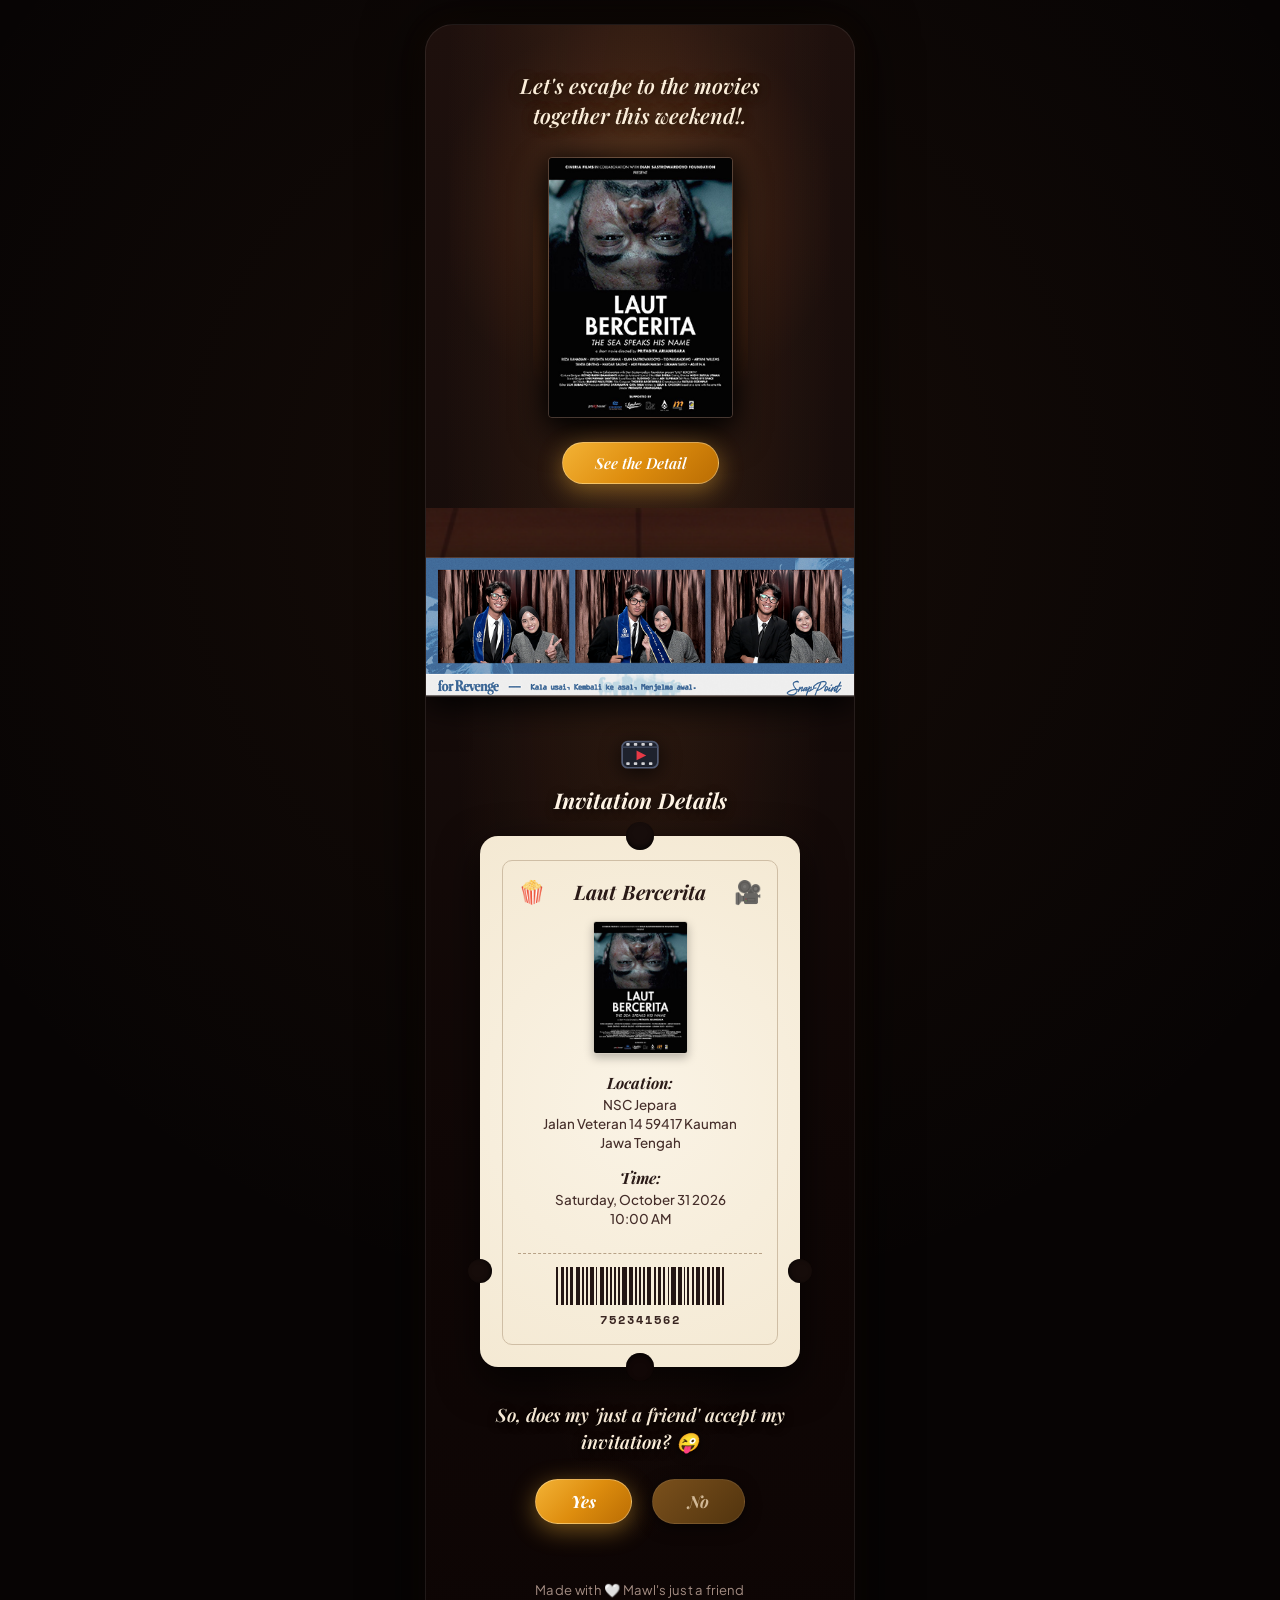
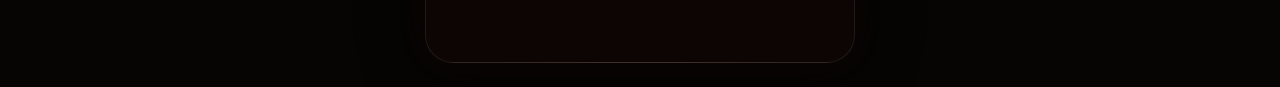
==== index.html @ 69e8b97a "publish for uuu" ====
<!DOCTYPE html>
<html lang="id">

<head>
  <meta charset="UTF-8">
  <meta name="viewport" content="width=device-width, initial-scale=1.0, viewport-fit=cover">
  <title>Mawvie</title>
  <link rel="icon" href="data:image/svg+xml,<svg xmlns=%22http://www.w3.org/2000/svg%22 viewBox=%220 0 100 100%22><text y=%22.9em%22 font-size=%2290%22>🎬</text></svg>">

  <!-- SEO & Social Meta -->
  <meta name="description"
    content="Let's escape to the movies together this weekend! Undangan spesial nonton film Laut Bercerita di bioskop NSC Jepara.">
  <meta property="og:title" content="Mawvie">
  <meta property="og:description" content="So, does my 'just a friend' accept my invitation? 😜">
  <meta property="og:image" content="assets/poster.png">

  <!-- Google Fonts: Playfair Display (Italic & Bold for exact match), Plus Jakarta Sans, Cinzel, Space Mono -->
  <link rel="preconnect" href="https://fonts.googleapis.com">
  <link rel="preconnect" href="https://fonts.gstatic.com" crossorigin>
  <link
    href="https://fonts.googleapis.com/css2?family=Playfair+Display:ital,wght@0,400;0,600;0,700;1,400;1,600;1,700&family=Plus+Jakarta+Sans:wght@300;400;500;600;700&family=Cinzel:wght@600;700;800&family=Space+Mono:wght@400;700&display=swap"
    rel="stylesheet">

  <link rel="stylesheet" href="styles.css?v=6.0">
</head>

<body>
  <!-- Background Audio: Bee Gees - How Deep Is Your Love (Autoplay, Loop, No UI Buttons) -->
  <audio id="bgMusic" src="assets/how_deep_is_your_love.mp3" preload="auto" loop playsinline></audio>

  <!-- Confetti Canvas for Celebration -->
  <canvas id="confettiCanvas"></canvas>

  <!-- Desktop Ambient Stage Background Wrapper -->
  <div class="theater-outer-wrapper">

    <!-- Mobile-First Main Application Frame -->
    <main class="mobile-app-container" id="mobileApp">

      <!-- ====================================================================
           1. THEATER CURTAIN OVERLAY (Initial state: Closed, opens left & right)
           ==================================================================== -->
      <div class="curtain-experience-overlay" id="curtainOverlay">
        <!-- Top Proscenium Valance Arch -->
        <div class="curtain-top-valance">
          <img src="assets/curtain_valance.png" alt="Curtain Valance" class="valance-img">
        </div>

        <!-- Left Velvet Curtain Panel -->
        <div class="curtain-curtain-panel curtain-panel-left" id="curtainLeftPanel">
          <img src="assets/curtain_left.png" alt="Tirai Kiri" class="curtain-panel-img">
        </div>

        <!-- Right Velvet Curtain Panel -->
        <div class="curtain-curtain-panel curtain-panel-right" id="curtainRightPanel">
          <img src="assets/curtain_right.png" alt="Tirai Kanan" class="curtain-panel-img">
        </div>

        <!-- Bottom Stage Wood Floor of Curtain -->
        <div class="curtain-bottom-floor">
          <img src="assets/stage_wood_floor.png" alt="Stage Floor" class="floor-img">
        </div>

      </div>

      <!-- ====================================================================
           2. DETAIL PAGE (Revealed after curtain opening, stage background)
           ==================================================================== -->
      <div class="stage-page-content" id="stageContent">

        <!-- Stage Spotlight Halo Glow -->
        <div class="stage-spotlight-halo"></div>

        <!-- HERO SECTION -->
        <section class="stage-hero-section" id="heroSection">
          <!-- Header Title -->
          <h1 class="hero-quote-title" id="heroTitle">
            Let's escape to the movies together this weekend!.
          </h1>

          <!-- Zoom-in Movie Poster -->
          <div class="hero-poster-wrapper" id="heroPosterWrapper">
            <div class="poster-spotlight-beam"></div>
            <img src="assets/poster.png" alt="Poster Film Laut Bercerita" class="hero-poster-img" id="heroPosterImg">
          </div>

          <!-- See the Detail Action Button -->
          <div class="hero-action-box">
            <button class="btn-see-detail" id="btnSeeDetail" type="button">
              See the Detail
            </button>
          </div>
        </section>

        <!-- STAGE FLOOR & PHOTOSTRIP JUNCTION -->
        <!-- Photostrip situated on top of the boundary between the floor background and plain website background -->
        <div class="stage-floor-junction-area" id="photostripSection">
          <div class="stage-floor-wood-band">
            <img src="assets/stage_wood_floor.png" alt="Stage Wood Floor" class="perspective-floor-img">
          </div>
          <div class="photostrip-bridge-container">
            <div class="photostrip-frame">
              <img src="assets/photostrip.png" alt="Photo Booth Strip - SnapPoint for Revenge" class="photostrip-img">
            </div>
          </div>
        </div>

        <!-- INVITATION DETAILS SECTION -->
        <section class="stage-details-section" id="invitationDetailsSection">
          <!-- Film Reel / Clapperboard Icon Badge -->
          <div class="film-icon-badge" aria-hidden="true">
            <svg class="film-svg-icon" viewBox="0 0 64 64" fill="none" xmlns="http://www.w3.org/2000/svg">
              <rect x="6" y="14" width="52" height="38" rx="8" fill="#1e222d" stroke="#525c74" stroke-width="2.5" />
              <path d="M 6 22 L 58 22" stroke="#434d63" stroke-width="2" />
              <!-- Film perforations top -->
              <rect x="12" y="16" width="5" height="4" rx="1" fill="#fff" opacity="0.8" />
              <rect x="23" y="16" width="5" height="4" rx="1" fill="#fff" opacity="0.8" />
              <rect x="34" y="16" width="5" height="4" rx="1" fill="#fff" opacity="0.8" />
              <rect x="45" y="16" width="5" height="4" rx="1" fill="#fff" opacity="0.8" />
              <!-- Film perforations bottom -->
              <rect x="12" y="44" width="5" height="4" rx="1" fill="#fff" opacity="0.8" />
              <rect x="23" y="44" width="5" height="4" rx="1" fill="#fff" opacity="0.8" />
              <rect x="34" y="44" width="5" height="4" rx="1" fill="#fff" opacity="0.8" />
              <rect x="45" y="44" width="5" height="4" rx="1" fill="#fff" opacity="0.8" />
              <!-- Red Play Button in Center -->
              <polygon points="27,27 27,41 41,34" fill="#e63946" />
            </svg>
          </div>

          <h2 class="invitation-heading">Invitation Details</h2>

          <!-- VINTAGE PERFORATED MOVIE TICKET -->
          <div class="vintage-movie-ticket" id="vintageTicket">
            <!-- Cutout notches on top and bottom -->
            <div class="ticket-cutout-top"></div>
            <div class="ticket-cutout-bottom"></div>

            <!-- Perforation side notches -->
            <div class="ticket-notch-left"></div>
            <div class="ticket-notch-right"></div>

            <div class="ticket-inner-card">
              <!-- Ticket Header Row -->
              <div class="ticket-header-row">
                <span class="ticket-stamp-icon" title="Popcorn">🍿</span>
                <h3 class="ticket-film-title">Laut Bercerita</h3>
                <span class="ticket-stamp-icon" title="Projector">🎥</span>
              </div>

              <!-- Ticket Poster Thumbnail -->
              <div class="ticket-poster-box">
                <img src="assets/poster.png" alt="Laut Bercerita Thumbnail" class="ticket-poster-thumb">
              </div>

              <!-- Ticket Meta Details -->
              <div class="ticket-meta-block">
                <div class="ticket-meta-label">Location:</div>
                <div class="ticket-meta-value location-text" id="dispLocation">
                  NSC Jepara<br>
                  Jalan Veteran 14 59417 Kauman<br>
                  Jawa Tengah
                </div>
              </div>

              <div class="ticket-meta-block">
                <div class="ticket-meta-label">Time:</div>
                <div class="ticket-meta-value time-text" id="dispTime">
                  Saturday, October 31 2026<br>
                  10:00 AM
                </div>
              </div>

              <!-- Dashed Perforation Line -->
              <div class="ticket-perforated-divide">
                <div class="perforation-dash-line"></div>
              </div>

              <!-- Barcode & Code Number -->
              <div class="ticket-barcode-wrap">
                <div class="barcode-graphic" aria-hidden="true">
                  <span></span><span></span><span></span><span></span><span></span>
                  <span></span><span></span><span></span><span></span><span></span>
                  <span></span><span></span><span></span><span></span><span></span>
                  <span></span><span></span><span></span><span></span><span></span>
                  <span></span><span></span><span></span><span></span><span></span>
                  <span></span><span></span><span></span><span></span><span></span>
                  <span></span><span></span><span></span><span></span><span></span>
                </div>
                <div class="barcode-serial" id="dispBarcode">752341562</div>
              </div>
            </div>
          </div>
        </section>

        <!-- RSVP DECISION QUESTION SECTION -->
        <section class="stage-rsvp-section" id="rsvpSection">
          <h3 class="rsvp-prompt-text" id="rsvpPromptText">
            So, does my 'just a friend' accept my invitation? 😜
          </h3>

          <div class="rsvp-buttons-row">
            <button class="btn-choice btn-choice-yes" id="btnYes" type="button" onclick="showThankYouPage()">
              Yes
            </button>
            <button class="btn-choice btn-choice-no" id="btnNo" type="button">
              No
            </button>
          </div>
        </section>

        <!-- FOOTER -->
        <footer class="stage-page-footer">
          <p class="footer-credit" id="footerCredit">
            Made with 🤍 Mawl's Just Friend
          </p>
        </footer>

      </div>

      <!-- ====================================================================
           3. THANK YOU PAGE (Displayed when 'Yes' is clicked)
           ==================================================================== -->
      <section class="thank-you-page-view" id="thankYouPage" aria-hidden="true" style="display: none;">
        <div class="thank-you-content">
          <h2 class="thank-you-title" id="thankYouTitle">Thank You Mawl!</h2>

          <div class="thank-you-cat-frame">
            <img src="assets/cat_for_you.png" alt="Cat holding flowers - THIS IS FOR YOU" class="thank-you-cat-img">
          </div>

          <div class="thank-you-actions">
            <button class="btn-thank-you-back" id="btnThankYouBack" type="button" onclick="hideThankYouPage()">
              Back
            </button>
          </div>
        </div>

        <!-- Bottom Stage Wood Floor -->
        <div class="thank-you-stage-floor">
          <img src="assets/stage_wood_floor.png" alt="Stage Wood Floor" class="thank-you-floor-img">
        </div>
      </section>
    </main>
  </div>

  <script src="app.js?v=6.0"></script>
</body>

</html>
---- styles.css ----
/* ==========================================================================
   LAUT BERCERITA - MOBILE-FIRST THEATER STAGE EXPERIENCE
   Curtain Opening Animation & Interactive Invitation
   ========================================================================== */

:root {
  /* Warm Theatrical Stage Palette */
  --stage-dark-bg: #140b09;
  --stage-vignette: #090403;
  --stage-warm-glow: rgba(225, 150, 75, 0.22);
  --curtain-red: #8f0d23;
  --curtain-valance-dark: #660515;

  /* Typography Colors */
  --text-ivory: #fff4e5;
  --text-champagne: #faedd9;
  --text-gold: #f4b436;
  --text-muted: #a38c82;
  --text-ticket-dark: #2a1a17;
  --text-ticket-sub: #452e2a;

  /* Gold Gradients */
  --gold-btn-grad: linear-gradient(135deg, #f3b235 0%, #de8d0e 50%, #ba6d03 100%);
  --gold-btn-shadow: 0 6px 25px rgba(243, 178, 53, 0.45);
  --no-btn-grad: linear-gradient(135deg, #7a501c 0%, #52340e 100%);
  --no-btn-shadow: 0 4px 15px rgba(0, 0, 0, 0.5);

  /* Ticket Colors */
  --ticket-paper: #f6eedb;
  --ticket-paper-shadow: 0 14px 40px rgba(0, 0, 0, 0.7);
  --ticket-border: #cfbea5;
  --ticket-dash: #b8a287;

  /* Fonts */
  --font-serif: 'Playfair Display', Georgia, serif;
  --font-sans: 'Plus Jakarta Sans', -apple-system, BlinkMacSystemFont, sans-serif;
  --font-display: 'Cinzel', serif;
  --font-mono: 'Space Mono', monospace;

  /* Dimensions */
  --mobile-max-width: 430px;
}

*, *::before, *::after {
  box-sizing: border-box;
  margin: 0;
  padding: 0;
  -webkit-tap-highlight-color: transparent;
}

html {
  font-size: 16px;
  background-color: #080404;
  color: var(--text-ivory);
  font-family: var(--font-sans);
  scroll-behavior: smooth;
  overflow-x: hidden;
  overflow-y: auto;
  min-height: 100%;
  touch-action: pan-y;
  -webkit-overflow-scrolling: touch;
}

body {
  min-height: 100%;
  min-height: 100dvh;
  position: relative;
  overflow-x: hidden;
  overflow-y: auto;
  background: radial-gradient(circle at 50% 15%, #1f0f0c 0%, #080404 85%);
  touch-action: pan-y;
  -webkit-overflow-scrolling: touch;
}

/* Confetti Canvas */
#confettiCanvas {
  position: fixed;
  inset: 0;
  width: 100vw;
  height: 100vh;
  pointer-events: none;
  z-index: 999;
}

/* ==========================================================================
   OUTER BACKDROP & MOBILE-FIRST CONTAINER
   ========================================================================== */

.theater-outer-wrapper {
  min-height: 100vh;
  min-height: 100dvh;
  display: flex;
  justify-content: center;
  align-items: flex-start;
  background: 
    radial-gradient(circle at 50% 30%, rgba(200, 110, 50, 0.08) 0%, transparent 60%),
    #070404;
  padding: 0;
  width: 100%;
  overflow-x: hidden;
  touch-action: pan-y;
  -webkit-overflow-scrolling: touch;
}

/* On Desktop: Sleek centered phone viewport. On Mobile: Native 100% full screen */
.mobile-app-container {
  width: 100%;
  max-width: var(--mobile-max-width);
  min-height: 100vh;
  min-height: 100dvh;
  position: relative;
  background: 
    radial-gradient(ellipse at 50% 18%, rgba(200, 120, 60, 0.16) 0%, transparent 65%),
    linear-gradient(180deg, #1e100d 0%, #160c0a 35%, #100706 70%, #0d0504 100%);
  box-shadow: 
    0 0 60px rgba(0, 0, 0, 0.95),
    0 0 30px rgba(220, 120, 40, 0.08);
  overflow-x: hidden;
  overflow-y: visible;
  display: flex;
  flex-direction: column;
  touch-action: pan-y;
  -webkit-overflow-scrolling: touch;
}

@media (min-width: 480px) {
  .theater-outer-wrapper {
    padding: 1.5rem 0;
  }
  .mobile-app-container {
    border-radius: 28px;
    border: 1px solid rgba(255, 255, 255, 0.08);
    min-height: calc(100vh - 3rem);
  }
}



/* ==========================================================================
   1. THEATER CURTAIN OVERLAY (START CLOSED, OPENS LEFT & RIGHT)
   ========================================================================== */

.curtain-experience-overlay {
  position: absolute;
  inset: 0;
  width: 100%;
  height: 100%;
  z-index: 50;
  overflow: hidden;
  background-color: #0e0605;
  cursor: pointer;
  transition: visibility 0s 1.8s, opacity 0.5s 1.5s;
}

/* Top Valance Arch */
.curtain-top-valance {
  position: absolute;
  top: 0;
  left: 0;
  right: 0;
  width: 100%;
  z-index: 20;
  pointer-events: none;
  filter: drop-shadow(0 8px 16px rgba(0, 0, 0, 0.7));
}
.curtain-top-valance .valance-img {
  width: 100%;
  display: block;
  height: auto;
}

/* Curtain Panels (Left & Right) */
.curtain-curtain-panel {
  position: absolute;
  top: 0;
  bottom: 0;
  height: 100%;
  width: 52%;
  z-index: 10;
  overflow: hidden;
  will-change: transform;
}

.curtain-panel-left {
  left: 0;
  transform-origin: left top;
  box-shadow: 12px 0 30px rgba(0, 0, 0, 0.7);
  transition: transform 1.7s cubic-bezier(0.22, 1, 0.36, 1);
}

.curtain-panel-right {
  right: 0;
  transform-origin: right top;
  box-shadow: -12px 0 30px rgba(0, 0, 0, 0.7);
  transition: transform 1.7s cubic-bezier(0.22, 1, 0.36, 1);
}

.curtain-panel-img {
  width: 100%;
  height: 100%;
  object-fit: fill;
  display: block;
}

/* Bottom Wood Floor on Curtain */
.curtain-bottom-floor {
  position: absolute;
  bottom: 0;
  left: 0;
  right: 0;
  width: 100%;
  z-index: 15;
  pointer-events: none;
  transition: transform 1.5s ease-out, opacity 1.2s ease-out;
}
.curtain-bottom-floor .floor-img {
  width: 100%;
  display: block;
  height: 55px;
  object-fit: cover;
}

/* ==========================================================================
   CURTAIN OPENED STATE (Animated Left and Right)
   ========================================================================== */

.curtain-experience-overlay.curtain-opened {
  pointer-events: none;
  opacity: 0;
  visibility: hidden;
}

.curtain-experience-overlay.curtain-opened .curtain-panel-left {
  transform: translateX(-102%) scaleX(0.25);
}

.curtain-experience-overlay.curtain-opened .curtain-panel-right {
  transform: translateX(102%) scaleX(0.25);
}

.curtain-experience-overlay.curtain-opened .curtain-bottom-floor {
  transform: translateY(40px);
  opacity: 0;
}

/* ==========================================================================
   2. STAGE DETAIL PAGE (Background is a Theater Stage)
   ========================================================================== */

.stage-page-content {
  position: relative;
  width: 100%;
  display: flex;
  flex-direction: column;
  padding-bottom: 2.5rem;
  z-index: 10;
}

/* Stage Spotlight Halo radiating from above */
.stage-spotlight-halo {
  position: absolute;
  top: 0;
  left: 50%;
  transform: translateX(-50%);
  width: 380px;
  height: 380px;
  background: radial-gradient(circle, rgba(235, 160, 85, 0.22) 0%, rgba(180, 90, 40, 0.08) 50%, transparent 75%);
  pointer-events: none;
  z-index: 1;
}

/* ==========================================================================
   HERO SECTION: HEADER TITLE & ZOOM-IN POSTER
   ========================================================================== */

.stage-hero-section {
  position: relative;
  width: 100%;
  display: flex;
  flex-direction: column;
  align-items: center;
  padding: 2.8rem 1.4rem 0 1.4rem;
  text-align: center;
  z-index: 2;
}

/* Header Quote Title */
.hero-quote-title {
  font-family: var(--font-serif);
  font-style: italic;
  font-weight: 600;
  font-size: 1.32rem;
  line-height: 1.45;
  color: var(--text-champagne);
  text-shadow: 0 2px 12px rgba(0, 0, 0, 0.8), 0 0 20px rgba(243, 178, 53, 0.2);
  margin-bottom: 1.6rem;
  max-width: 320px;
  opacity: 0;
  transform: translateY(-16px);
  transition: opacity 1.2s cubic-bezier(0.16, 1, 0.3, 1), transform 1.2s cubic-bezier(0.16, 1, 0.3, 1);
}

/* Poster Container with Dramatic Zoom In */
.hero-poster-wrapper {
  position: relative;
  width: 185px;
  border-radius: 6px;
  overflow: visible;
  margin-bottom: 1.5rem;
  opacity: 0;
  transform: scale(0.65) translateY(20px);
  filter: blur(5px);
  transition: 
    opacity 1.5s cubic-bezier(0.16, 1, 0.3, 1) 0.15s,
    transform 1.5s cubic-bezier(0.16, 1, 0.3, 1) 0.15s,
    filter 1.2s ease-out 0.15s;
}

.poster-spotlight-beam {
  position: absolute;
  inset: -15px;
  background: radial-gradient(circle, rgba(243, 178, 53, 0.28) 0%, rgba(200, 100, 40, 0.1) 60%, transparent 80%);
  border-radius: 14px;
  z-index: 0;
  pointer-events: none;
}

.hero-poster-img {
  position: relative;
  width: 100%;
  height: auto;
  display: block;
  border-radius: 4px;
  box-shadow: 
    0 15px 35px rgba(0, 0, 0, 0.9),
    0 0 20px rgba(0, 0, 0, 0.6);
  border: 1px solid rgba(255, 255, 255, 0.14);
  z-index: 1;
}

/* Hero Action Button: See the Detail */
.hero-action-box {
  margin-bottom: 1.5rem;
  opacity: 0;
  transform: translateY(14px);
  transition: opacity 1s cubic-bezier(0.16, 1, 0.3, 1) 0.4s, transform 1s cubic-bezier(0.16, 1, 0.3, 1) 0.4s;
  z-index: 5;
}

.btn-see-detail {
  background: var(--gold-btn-grad);
  border: 1px solid rgba(255, 240, 200, 0.4);
  color: #fff;
  font-family: var(--font-serif);
  font-style: italic;
  font-weight: 600;
  font-size: 0.95rem;
  padding: 0.65rem 2rem;
  border-radius: 999px;
  cursor: pointer;
  box-shadow: var(--gold-btn-shadow);
  transition: all 0.3s ease;
  display: inline-block;
  text-decoration: none;
}

.btn-see-detail:hover, .btn-see-detail:active {
  transform: scale(1.05);
  box-shadow: 0 8px 30px rgba(243, 178, 53, 0.6);
}

/* ==========================================================================
   STAGE CONTENT ACTIVATED (When curtain is opened)
   ========================================================================== */

.stage-active .hero-quote-title {
  opacity: 1;
  transform: translateY(0);
}

.stage-active .hero-poster-wrapper {
  opacity: 1;
  transform: scale(1) translateY(0);
  filter: blur(0);
}

.stage-active .hero-action-box {
  opacity: 1;
  transform: translateY(0);
}

/* ==========================================================================
   STAGE FLOOR & PHOTOSTRIP JUNCTION
   Photostrip sits right between the wood floor background and the plain background
   ========================================================================== */

.stage-floor-junction-area {
  position: relative;
  width: 100%;
  margin-top: 0;
  margin-bottom: 2.2rem;
}

.stage-floor-wood-band {
  width: 100%;
  height: 95px;
  position: relative;
  overflow: hidden;
  box-shadow: inset 0 8px 16px rgba(0, 0, 0, 0.85);
}

.stage-floor-wood-band .perspective-floor-img {
  width: 100%;
  height: 100%;
  object-fit: cover;
  display: block;
}

/* Photostrip bridges between the wood floor above and the plain background below, extending edge-to-edge */
.photostrip-bridge-container {
  width: 100%;
  padding: 0;
  margin-top: -46px; /* Sits right on the boundary between floor and plain background */
  position: relative;
  z-index: 5;
  display: flex;
  justify-content: center;
}

.photostrip-frame {
  width: 100%;
  max-width: 100%;
  border-radius: 0;
  overflow: hidden;
  box-shadow: 0 10px 30px rgba(0, 0, 0, 0.9);
  border-top: 1px solid rgba(255, 255, 255, 0.12);
  border-bottom: 1px solid rgba(255, 255, 255, 0.12);
  border-left: none;
  border-right: none;
  transition: transform 0.3s ease;
}

.photostrip-frame:hover {
  transform: scale(1.01);
}

.photostrip-img {
  width: 100%;
  height: auto;
  display: block;
}

/* ==========================================================================
   INVITATION DETAILS & VINTAGE MOVIE TICKET
   ========================================================================== */

.stage-details-section {
  width: 100%;
  display: flex;
  flex-direction: column;
  align-items: center;
  padding: 0 1.4rem;
  margin-bottom: 2.2rem;
}

/* Film Reel Icon */
.film-icon-badge {
  width: 44px;
  height: 44px;
  display: flex;
  align-items: center;
  justify-content: center;
  margin-bottom: 0.6rem;
  filter: drop-shadow(0 4px 10px rgba(0, 0, 0, 0.7));
}

.film-svg-icon {
  width: 100%;
  height: 100%;
}

.invitation-heading {
  font-family: var(--font-serif);
  font-style: italic;
  font-weight: 700;
  font-size: 1.35rem;
  color: var(--text-ivory);
  margin-bottom: 1.4rem;
  text-shadow: 0 2px 10px rgba(0, 0, 0, 0.7);
}

/* VINTAGE PERFORATED MOVIE TICKET */
.vintage-movie-ticket {
  position: relative;
  width: 100%;
  max-width: 320px;
  background-color: var(--ticket-paper);
  background-image: radial-gradient(circle at 50% 50%, #faf3e5 0%, #f4e9d3 100%);
  border-radius: 18px;
  box-shadow: var(--ticket-paper-shadow);
  padding: 1.5rem 1.4rem 1.4rem 1.4rem;
  color: var(--text-ticket-dark);
  overflow: visible;
}

/* Top Cutout Notch */
.ticket-cutout-top {
  position: absolute;
  top: -14px;
  left: 50%;
  transform: translateX(-50%);
  width: 28px;
  height: 28px;
  background-color: #170d0b;
  border-radius: 50%;
  box-shadow: inset 0 -3px 5px rgba(0, 0, 0, 0.6);
  z-index: 5;
}

/* Bottom Cutout Notch */
.ticket-cutout-bottom {
  position: absolute;
  bottom: -14px;
  left: 50%;
  transform: translateX(-50%);
  width: 28px;
  height: 28px;
  background-color: #110706;
  border-radius: 50%;
  box-shadow: inset 0 3px 5px rgba(0, 0, 0, 0.6);
  z-index: 5;
}

/* Side Perforation Notches */
.ticket-notch-left {
  position: absolute;
  left: -12px;
  bottom: 84px;
  width: 24px;
  height: 24px;
  background-color: #160c0a;
  border-radius: 50%;
  box-shadow: inset -2px 0 4px rgba(0, 0, 0, 0.5);
  z-index: 5;
}

.ticket-notch-right {
  position: absolute;
  right: -12px;
  bottom: 84px;
  width: 24px;
  height: 24px;
  background-color: #160c0a;
  border-radius: 50%;
  box-shadow: inset 2px 0 4px rgba(0, 0, 0, 0.5);
  z-index: 5;
}

/* Ticket Inner Card Framing */
.ticket-inner-card {
  position: relative;
  border: 1px solid var(--ticket-border);
  border-radius: 10px;
  padding: 1rem 0.9rem;
  display: flex;
  flex-direction: column;
  align-items: center;
  text-align: center;
}

/* Header row with Popcorn, Title, Camera */
.ticket-header-row {
  width: 100%;
  display: flex;
  justify-content: space-between;
  align-items: center;
  margin-bottom: 0.9rem;
}

.ticket-stamp-icon {
  font-size: 1.4rem;
  opacity: 0.85;
}

.ticket-film-title {
  font-family: var(--font-serif);
  font-style: italic;
  font-weight: 700;
  font-size: 1.25rem;
  color: var(--text-ticket-dark);
  letter-spacing: 0.2px;
}

/* Poster Thumbnail inside Ticket */
.ticket-poster-box {
  width: 95px;
  margin-bottom: 1.1rem;
  box-shadow: 0 4px 10px rgba(0, 0, 0, 0.25);
  border: 1px solid rgba(0, 0, 0, 0.15);
  border-radius: 3px;
  overflow: hidden;
}

.ticket-poster-thumb {
  width: 100%;
  height: auto;
  display: block;
}

/* Meta Data: Location & Time */
.ticket-meta-block {
  margin-bottom: 0.9rem;
  width: 100%;
}

.ticket-meta-label {
  font-family: var(--font-serif);
  font-style: italic;
  font-weight: 700;
  font-size: 0.98rem;
  color: var(--text-ticket-dark);
  margin-bottom: 0.2rem;
}

.ticket-meta-value {
  font-family: var(--font-sans);
  font-size: 0.84rem;
  line-height: 1.4;
  color: var(--text-ticket-sub);
  font-weight: 500;
}

/* Perforation Divider */
.ticket-perforated-divide {
  width: 100%;
  margin: 0.6rem 0 0.85rem 0;
  position: relative;
}

.perforation-dash-line {
  width: 100%;
  border-top: 1.5px dashed var(--ticket-dash);
}

/* Barcode */
.ticket-barcode-wrap {
  width: 100%;
  display: flex;
  flex-direction: column;
  align-items: center;
  gap: 0.35rem;
}

.barcode-graphic {
  display: flex;
  align-items: center;
  justify-content: center;
  gap: 2.2px;
  height: 38px;
}

.barcode-graphic span {
  background-color: #241614;
  height: 100%;
  display: inline-block;
  width: 2px;
}
.barcode-graphic span:nth-child(2n) { width: 3.5px; }
.barcode-graphic span:nth-child(3n) { width: 1.5px; }
.barcode-graphic span:nth-child(5n) { width: 4.5px; }
.barcode-graphic span:nth-child(7n) { width: 2px; }

.barcode-serial {
  font-family: var(--font-mono);
  font-size: 0.72rem;
  font-weight: 700;
  letter-spacing: 2px;
  color: #382420;
}

/* ==========================================================================
   RSVP DECISION SECTION ('So, does my just a friend accept...')
   ========================================================================== */

.stage-rsvp-section {
  width: 100%;
  display: flex;
  flex-direction: column;
  align-items: center;
  text-align: center;
  padding: 0 1.6rem;
  margin-bottom: 2.5rem;
}

.rsvp-prompt-text {
  font-family: var(--font-serif);
  font-style: italic;
  font-weight: 600;
  font-size: 1.15rem;
  line-height: 1.45;
  color: var(--text-champagne);
  margin-bottom: 1.35rem;
  max-width: 310px;
  text-shadow: 0 2px 10px rgba(0, 0, 0, 0.8);
}

.rsvp-buttons-row {
  display: flex;
  justify-content: center;
  align-items: center;
  gap: 1.2rem;
  position: relative;
  min-height: 48px;
}

.btn-choice {
  font-family: var(--font-serif);
  font-style: italic;
  font-weight: 700;
  font-size: 1.05rem;
  padding: 0.65rem 2.2rem;
  border-radius: 999px;
  cursor: pointer;
  border: none;
  transition: transform 0.25s cubic-bezier(0.175, 0.885, 0.32, 1.275), box-shadow 0.25s ease;
  user-select: none;
}

/* YES Button */
.btn-choice-yes {
  background: var(--gold-btn-grad);
  color: #fff;
  box-shadow: var(--gold-btn-shadow);
  border: 1px solid rgba(255, 240, 200, 0.4);
}

.btn-choice-yes:hover, .btn-choice-yes:active {
  transform: scale(1.08);
  box-shadow: 0 8px 30px rgba(243, 178, 53, 0.7);
}

/* NO Button (Playful Dodge) */
.btn-choice-no {
  background: var(--no-btn-grad);
  color: #d1b896;
  box-shadow: var(--no-btn-shadow);
  border: 1px solid rgba(255, 255, 255, 0.08);
  position: relative;
  will-change: transform;
}

.btn-choice-no:hover, .btn-choice-no:active {
  background: linear-gradient(135deg, #664115 0%, #402607 100%);
  color: #ecd9bd;
}

/* ==========================================================================
   PAGE FOOTER
   ========================================================================== */

.stage-page-footer {
  width: 100%;
  text-align: center;
  padding: 1rem 1rem 1.5rem 1rem;
}

.footer-credit {
  font-size: 0.82rem;
  color: var(--text-muted);
  font-weight: 400;
  letter-spacing: 0.3px;
}

/* ==========================================================================
   THANK YOU PAGE (When 'Yes' button is clicked)
   ========================================================================== */

.thank-you-page-view {
  width: 100%;
  min-height: 100vh;
  min-height: 100dvh;
  background: 
    radial-gradient(ellipse at 50% 25%, rgba(190, 105, 55, 0.18) 0%, transparent 65%),
    linear-gradient(180deg, #1c0e0b 0%, #140807 40%, #0d0403 100%);
  display: none;
  flex-direction: column;
  justify-content: space-between;
  align-items: center;
  position: relative;
  z-index: 100;
  animation: fadeInPage 0.35s ease-out forwards;
}

.thank-you-page-view.active {
  display: flex !important;
}

@keyframes fadeInPage {
  from { opacity: 0; transform: scale(0.97); }
  to { opacity: 1; transform: scale(1); }
}

.thank-you-content {
  width: 100%;
  display: flex;
  flex-direction: column;
  align-items: center;
  text-align: center;
  padding: 4.5rem 1.4rem 2rem 1.4rem;
  flex: 1;
  justify-content: center;
}

.thank-you-title {
  font-family: var(--font-serif);
  font-style: italic;
  font-weight: 700;
  font-size: 1.65rem;
  color: #fff;
  text-shadow: 0 2px 14px rgba(0, 0, 0, 0.8), 0 0 25px rgba(243, 178, 53, 0.25);
  margin-bottom: 2.2rem;
}

.thank-you-cat-frame {
  width: 100%;
  max-width: 295px;
  border-radius: 4px;
  overflow: hidden;
  box-shadow: 0 14px 40px rgba(0, 0, 0, 0.9);
  border: 1px solid rgba(255, 255, 255, 0.1);
  margin-bottom: 3rem;
}

.thank-you-cat-img {
  width: 100%;
  height: auto;
  display: block;
}

.thank-you-actions {
  display: flex;
  flex-direction: column;
  align-items: center;
  gap: 0.9rem;
  width: 100%;
}

.btn-thank-you-back {
  background: var(--gold-btn-grad);
  border: 1px solid rgba(255, 240, 200, 0.4);
  color: #fff;
  font-family: var(--font-serif);
  font-style: italic;
  font-weight: 600;
  font-size: 1.05rem;
  padding: 0.65rem 2.8rem;
  border-radius: 999px;
  cursor: pointer;
  box-shadow: var(--gold-btn-shadow);
  transition: transform 0.25s ease, box-shadow 0.25s ease;
}

.btn-thank-you-back:hover, .btn-thank-you-back:active {
  transform: scale(1.05);
  box-shadow: 0 8px 30px rgba(243, 178, 53, 0.6);
}

.thank-you-wa-link {
  font-size: 0.82rem;
  color: #25d366;
  text-decoration: none;
  font-weight: 600;
  opacity: 0.9;
  transition: opacity 0.2s ease;
  display: inline-block;
  padding: 0.3rem 0.6rem;
}

.thank-you-wa-link:hover {
  opacity: 1;
  text-decoration: underline;
}

/* Stage floor at the bottom of the Thank You page */
.thank-you-stage-floor {
  width: 100%;
  height: 75px;
  position: relative;
  overflow: hidden;
  box-shadow: inset 0 8px 15px rgba(0, 0, 0, 0.85);
}

.thank-you-floor-img {
  width: 100%;
  height: 100%;
  object-fit: cover;
  display: block;
}

/* ==========================================================================
   MODAL BOTTOM SHEET (Celebration & Settings)
   ========================================================================== */

.mobile-modal-backdrop {
  position: fixed;
  inset: 0;
  background: rgba(0, 0, 0, 0.75);
  backdrop-filter: blur(8px);
  -webkit-backdrop-filter: blur(8px);
  z-index: 100;
  display: flex;
  align-items: flex-end;
  justify-content: center;
  opacity: 0;
  pointer-events: none;
  transition: opacity 0.3s ease;
}

.mobile-modal-backdrop.show {
  opacity: 1;
  pointer-events: auto;
}

.mobile-modal-sheet {
  width: 100%;
  max-width: var(--mobile-max-width);
  background: #190e0b;
  border-top-left-radius: 24px;
  border-top-right-radius: 24px;
  border-top: 1px solid rgba(243, 178, 53, 0.35);
  box-shadow: 0 -10px 40px rgba(0, 0, 0, 0.9);
  padding: 1.8rem 1.4rem 2rem 1.4rem;
  position: relative;
  transform: translateY(100%);
  transition: transform 0.35s cubic-bezier(0.16, 1, 0.3, 1);
  max-height: 85vh;
  overflow-y: auto;
}

.mobile-modal-backdrop.show .mobile-modal-sheet {
  transform: translateY(0);
}

.modal-close-icon {
  position: absolute;
  top: 1rem;
  right: 1.2rem;
  background: rgba(255, 255, 255, 0.08);
  border: none;
  color: var(--text-champagne);
  font-size: 1.4rem;
  width: 32px;
  height: 32px;
  border-radius: 50%;
  display: flex;
  align-items: center;
  justify-content: center;
  cursor: pointer;
}

/* Celebration Content */
.modal-celebrate-header {
  text-align: center;
  margin-bottom: 1.3rem;
}

.celebrate-emoji-bounce {
  font-size: 2.6rem;
  margin-bottom: 0.5rem;
  animation: bounceEmoji 1s infinite alternate ease-in-out;
}

@keyframes bounceEmoji {
  0% { transform: scale(0.9); }
  100% { transform: scale(1.1); }
}

.celebrate-title {
  font-family: var(--font-serif);
  font-size: 1.5rem;
  color: var(--text-gold);
  margin-bottom: 0.4rem;
}

.celebrate-subtitle {
  font-size: 0.88rem;
  color: var(--text-champagne);
  line-height: 1.45;
}

.celebrate-ticket-recap {
  background: rgba(0, 0, 0, 0.45);
  border: 1px solid rgba(243, 178, 53, 0.25);
  border-radius: 12px;
  padding: 1rem;
  margin-bottom: 1.4rem;
  display: flex;
  flex-direction: column;
  gap: 0.6rem;
}

.recap-row {
  display: flex;
  justify-content: space-between;
  font-size: 0.84rem;
}

.recap-label {
  color: var(--text-muted);
}
.recap-val {
  color: var(--text-ivory);
  font-weight: 600;
  text-align: right;
}

.btn-confirm-wa {
  display: block;
  width: 100%;
  background: #25d366;
  color: #fff;
  text-align: center;
  text-decoration: none;
  font-weight: 700;
  font-size: 0.95rem;
  padding: 0.85rem;
  border-radius: 999px;
  box-shadow: 0 4px 20px rgba(37, 211, 102, 0.35);
  margin-bottom: 0.75rem;
  transition: transform 0.2s ease;
}

.btn-confirm-wa:hover, .btn-confirm-wa:active {
  transform: scale(1.02);
}

.btn-modal-back {
  width: 100%;
  background: transparent;
  border: 1px solid rgba(255, 255, 255, 0.15);
  color: var(--text-muted);
  font-size: 0.85rem;
  padding: 0.65rem;
  border-radius: 999px;
  cursor: pointer;
}

/* Settings Form Styles */
.settings-modal-title {
  font-family: var(--font-serif);
  font-size: 1.35rem;
  color: var(--text-gold);
  margin-bottom: 0.3rem;
}

.settings-modal-desc {
  font-size: 0.82rem;
  color: var(--text-muted);
  margin-bottom: 1.2rem;
}

.settings-form-group {
  margin-bottom: 1rem;
}

.settings-form-group label {
  display: block;
  font-size: 0.78rem;
  color: var(--text-champagne);
  margin-bottom: 0.35rem;
}

.settings-input, .settings-textarea {
  width: 100%;
  background: rgba(0, 0, 0, 0.5);
  border: 1px solid rgba(255, 255, 255, 0.14);
  border-radius: 8px;
  padding: 0.65rem 0.85rem;
  color: #fff;
  font-size: 0.85rem;
  font-family: var(--font-sans);
  outline: none;
  transition: border-color 0.2s ease;
}

.settings-input:focus, .settings-textarea:focus {
  border-color: var(--text-gold);
}

.btn-save-settings {
  width: 100%;
  background: var(--gold-btn-grad);
  border: none;
  color: #fff;
  font-weight: 700;
  font-size: 0.92rem;
  padding: 0.8rem;
  border-radius: 999px;
  cursor: pointer;
  margin-top: 0.6rem;
  box-shadow: var(--gold-btn-shadow);
}

.share-link-row {
  margin-top: 1rem;
  display: flex;
  gap: 0.5rem;
  background: rgba(0, 0, 0, 0.4);
  padding: 0.5rem;
  border-radius: 8px;
  border: 1px dashed rgba(255, 255, 255, 0.15);
}

.share-url-input {
  background: transparent;
  border: none;
  color: var(--text-muted);
  font-family: var(--font-mono);
  font-size: 0.75rem;
  width: 100%;
  outline: none;
}

.btn-copy-link {
  background: rgba(243, 178, 53, 0.3);
  border: 1px solid var(--text-gold);
  color: var(--text-gold);
  font-weight: 700;
  padding: 0.35rem 0.75rem;
  border-radius: 6px;
  cursor: pointer;
  font-size: 0.75rem;
  white-space: nowrap;
}

/* ==========================================================================
   3. THANK YOU PAGE (MATCHING EXACT USER MOCKUP)
   ========================================================================== */

.thank-you-page-view {
  display: none;
  position: relative;
  width: 100%;
  min-height: 100vh;
  min-height: 100dvh;
  flex-direction: column;
  justify-content: space-between;
  align-items: center;
  background: 
    radial-gradient(circle at 50% 25%, rgba(200, 110, 50, 0.12) 0%, transparent 65%),
    linear-gradient(180deg, #1f110f 0%, #170d0b 50%, #100807 100%);
  padding: 2.5rem 1.25rem 0;
  box-sizing: border-box;
  z-index: 20;
  text-align: center;
  overflow-x: hidden;
  overflow-y: auto;
  touch-action: pan-y;
  -webkit-overflow-scrolling: touch;
}

.thank-you-page-view.active {
  display: flex !important;
  animation: thankYouFadeIn 0.45s ease-out forwards;
}

@keyframes thankYouFadeIn {
  from {
    opacity: 0;
    transform: translateY(12px);
  }
  to {
    opacity: 1;
    transform: translateY(0);
  }
}

.thank-you-content {
  display: flex;
  flex-direction: column;
  align-items: center;
  justify-content: center;
  flex: 1;
  width: 100%;
  max-width: 340px;
  margin-bottom: 2rem;
}

.thank-you-title {
  font-family: var(--font-serif);
  font-style: italic;
  font-weight: 700;
  font-size: 2.15rem;
  color: #fff4e6;
  letter-spacing: 0.3px;
  margin-bottom: 2.2rem;
  text-shadow: 0 4px 18px rgba(0, 0, 0, 0.85);
}

.thank-you-cat-frame {
  width: 100%;
  max-width: 300px;
  border-radius: 8px;
  overflow: hidden;
  box-shadow: 0 14px 40px rgba(0, 0, 0, 0.85), 0 0 25px rgba(220, 120, 40, 0.18);
  margin-bottom: 2.8rem;
  border: 1px solid rgba(255, 255, 255, 0.08);
}

.thank-you-cat-img {
  width: 100%;
  height: auto;
  display: block;
}

.thank-you-actions {
  width: 100%;
  display: flex;
  justify-content: center;
  align-items: center;
}

.btn-thank-you-back {
  background: linear-gradient(135deg, #e59d28 0%, #c47b0e 60%, #9e5b02 100%);
  color: #fff8f0;
  font-family: var(--font-serif);
  font-style: italic;
  font-weight: 700;
  font-size: 1.05rem;
  padding: 0.72rem 3.4rem;
  border: none;
  border-radius: 999px;
  cursor: pointer;
  box-shadow: 0 6px 20px rgba(229, 157, 40, 0.45), inset 0 1px 1px rgba(255, 255, 255, 0.4);
  transition: transform 0.2s ease, box-shadow 0.2s ease;
  letter-spacing: 0.3px;
}

.btn-thank-you-back:hover,
.btn-thank-you-back:active {
  transform: scale(1.05);
  box-shadow: 0 8px 25px rgba(229, 157, 40, 0.6);
}

.thank-you-stage-floor {
  width: 100%;
  margin-top: auto;
  line-height: 0;
}

.thank-you-floor-img {
  width: 100%;
  height: 65px;
  object-fit: cover;
  display: block;
  box-shadow: 0 -4px 15px rgba(0, 0, 0, 0.7);
}
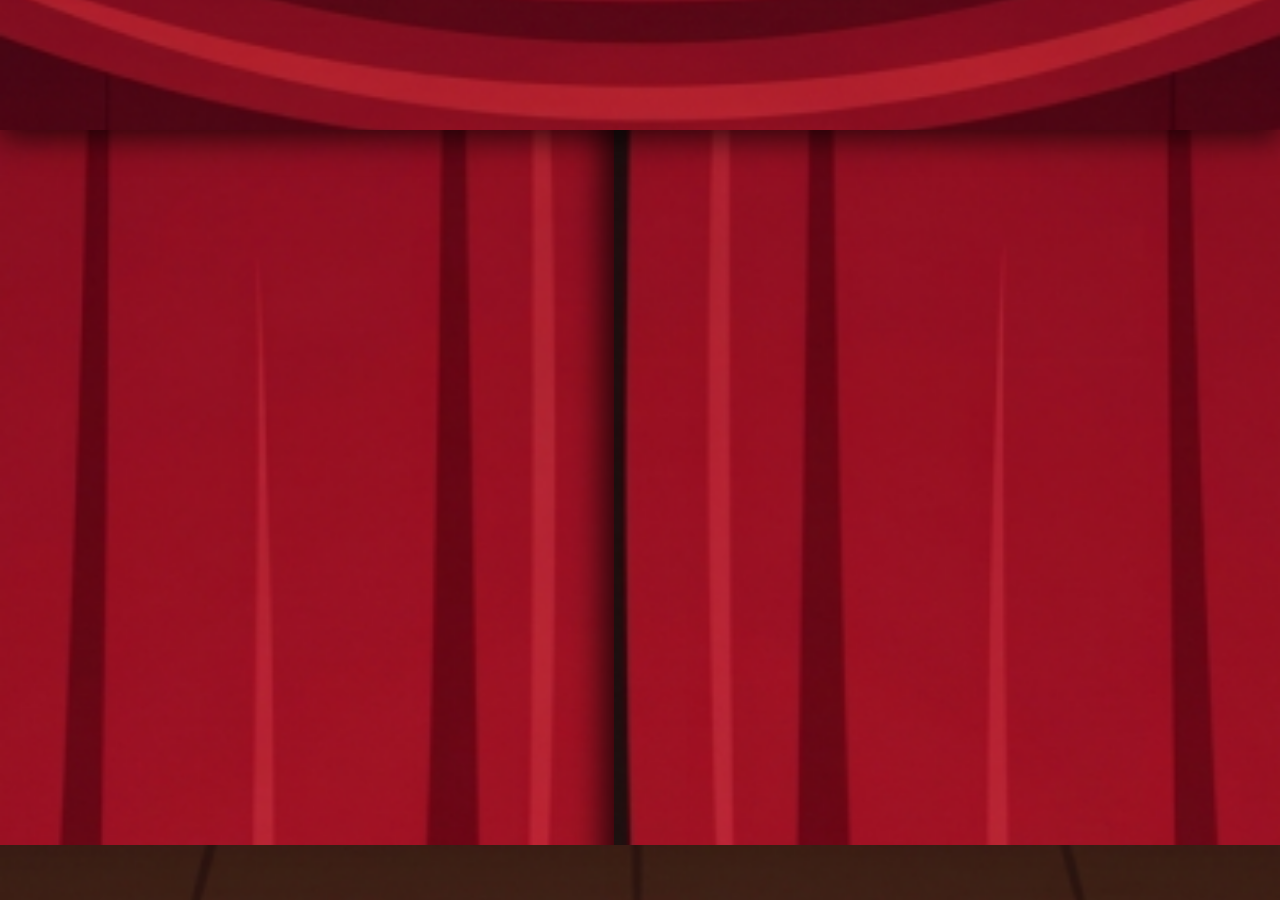
==== commit 2521fc13: "thanks" ====
--- a/index.html
+++ b/index.html
@@ -1,249 +1,323 @@
-<!DOCTYPE html>
+<!doctype html>
 <html lang="id">
-
 <head>
-  <meta charset="UTF-8">
-  <meta name="viewport" content="width=device-width, initial-scale=1.0, viewport-fit=cover">
-  <title>Mawvie</title>
-  <link rel="icon" href="data:image/svg+xml,<svg xmlns=%22http://www.w3.org/2000/svg%22 viewBox=%220 0 100 100%22><text y=%22.9em%22 font-size=%2290%22>🎬</text></svg>">
-
-  <!-- SEO & Social Meta -->
-  <meta name="description"
-    content="Let's escape to the movies together this weekend! Undangan spesial nonton film Laut Bercerita di bioskop NSC Jepara.">
-  <meta property="og:title" content="Mawvie">
-  <meta property="og:description" content="So, does my 'just a friend' accept my invitation? 😜">
-  <meta property="og:image" content="assets/poster.png">
-
-  <!-- Google Fonts: Playfair Display (Italic & Bold for exact match), Plus Jakarta Sans, Cinzel, Space Mono -->
+  <meta charset="utf-8">
+  <meta name="viewport" content="width=device-width, initial-scale=1, viewport-fit=cover">
+  <title>THANKS FOR LAST WEEKEND MAWLL 🤍</title>
+  <link rel="icon" href="data:image/svg+xml,<svg xmlns=%22http://www.w3.org/2000/svg%22 viewBox=%220 0 100 100%22><text y=%22.9em%22 font-size=%2290%22>🤍</text></svg>">
+  <meta name="description" content="THANKS FOR LAST WEEKEND MAWLL 🤍 - Mawvie">
+
+  <!-- Google Fonts for Theater Styling -->
   <link rel="preconnect" href="https://fonts.googleapis.com">
   <link rel="preconnect" href="https://fonts.gstatic.com" crossorigin>
-  <link
-    href="https://fonts.googleapis.com/css2?family=Playfair+Display:ital,wght@0,400;0,600;0,700;1,400;1,600;1,700&family=Plus+Jakarta+Sans:wght@300;400;500;600;700&family=Cinzel:wght@600;700;800&family=Space+Mono:wght@400;700&display=swap"
-    rel="stylesheet">
-
-  <link rel="stylesheet" href="styles.css?v=6.0">
+  <link href="https://fonts.googleapis.com/css2?family=Playfair+Display:ital,wght@0,600;1,600&family=Plus+Jakarta+Sans:wght@400;600&display=swap" rel="stylesheet">
+
+  <style>
+    * { box-sizing: border-box; }
+    html, body {
+      margin: 0;
+      padding: 0;
+      width: 100%;
+      height: 100%;
+      background: #000;
+      overflow: hidden;
+      user-select: none;
+      -webkit-user-select: none;
+    }
+
+    /* Fullscreen ASCII Canvas */
+    canvas#screen {
+      display: block;
+      width: 100vw;
+      height: 100vh;
+      cursor: pointer;
+      position: absolute;
+      top: 0;
+      left: 0;
+      z-index: 1;
+    }
+
+    /* ====================================================================
+       THEATER CURTAIN OVERLAY (Start closed, opens left & right)
+       ==================================================================== */
+    .curtain-experience-overlay {
+      position: fixed;
+      inset: 0;
+      width: 100vw;
+      height: 100vh;
+      height: 100dvh;
+      z-index: 50;
+      overflow: hidden;
+      background-color: #0e0605;
+      cursor: pointer;
+      transition: visibility 0s 1.8s, opacity 0.5s 1.5s;
+    }
+
+    /* Top Valance Arch */
+    .curtain-top-valance {
+      position: absolute;
+      top: 0;
+      left: 0;
+      right: 0;
+      width: 100%;
+      z-index: 20;
+      pointer-events: none;
+      filter: drop-shadow(0 8px 16px rgba(0, 0, 0, 0.7));
+      transition: transform 1.5s ease-out, opacity 1.2s ease-out;
+    }
+    .curtain-top-valance .valance-img {
+      width: 100%;
+      display: block;
+      height: auto;
+      max-height: 130px;
+      object-fit: cover;
+    }
+
+    /* Left & Right Curtain Panels */
+    .curtain-curtain-panel {
+      position: absolute;
+      top: 0;
+      bottom: 0;
+      height: 100%;
+      width: 52%;
+      z-index: 10;
+      overflow: hidden;
+      will-change: transform;
+    }
+
+    .curtain-panel-left {
+      left: 0;
+      transform-origin: left top;
+      box-shadow: 12px 0 30px rgba(0, 0, 0, 0.75);
+      transition: transform 1.7s cubic-bezier(0.22, 1, 0.36, 1);
+    }
+
+    .curtain-panel-right {
+      right: 0;
+      transform-origin: right top;
+      box-shadow: -12px 0 30px rgba(0, 0, 0, 0.75);
+      transition: transform 1.7s cubic-bezier(0.22, 1, 0.36, 1);
+    }
+
+    .curtain-panel-img {
+      width: 100%;
+      height: 100%;
+      object-fit: cover;
+      display: block;
+    }
+
+    /* Bottom Wood Stage Floor */
+    .curtain-bottom-floor {
+      position: absolute;
+      bottom: 0;
+      left: 0;
+      right: 0;
+      width: 100%;
+      z-index: 15;
+      pointer-events: none;
+      transition: transform 1.5s ease-out, opacity 1.2s ease-out;
+    }
+    .curtain-bottom-floor .floor-img {
+      width: 100%;
+      display: block;
+      height: 55px;
+      object-fit: cover;
+    }
+
+    /* CURTAIN OPENED STATE */
+    .curtain-experience-overlay.curtain-opened {
+      pointer-events: none;
+      opacity: 0;
+      visibility: hidden;
+    }
+    .curtain-experience-overlay.curtain-opened .curtain-panel-left {
+      transform: translateX(-102%) scaleX(0.25);
+    }
+    .curtain-experience-overlay.curtain-opened .curtain-panel-right {
+      transform: translateX(102%) scaleX(0.25);
+    }
+    .curtain-experience-overlay.curtain-opened .curtain-top-valance {
+      transform: translateY(-100%);
+      opacity: 0;
+    }
+    .curtain-experience-overlay.curtain-opened .curtain-bottom-floor {
+      transform: translateY(50px);
+      opacity: 0;
+    }
+
+    /* Floating Sound Control Button (Hidden during curtain, fades in after opening) */
+    .music-btn {
+      position: fixed;
+      bottom: 24px;
+      right: 24px;
+      z-index: 99;
+      width: 44px;
+      height: 44px;
+      border-radius: 50%;
+      background: rgba(255, 255, 255, 0.1);
+      border: 1px solid rgba(255, 255, 255, 0.25);
+      backdrop-filter: blur(8px);
+      -webkit-backdrop-filter: blur(8px);
+      color: #fff;
+      display: flex;
+      align-items: center;
+      justify-content: center;
+      cursor: pointer;
+      outline: none;
+      opacity: 0;
+      pointer-events: none;
+      transition: opacity 0.6s ease, transform 0.25s ease, background 0.25s ease;
+      box-shadow: 0 4px 16px rgba(0, 0, 0, 0.5);
+    }
+    .music-btn.visible {
+      opacity: 1;
+      pointer-events: auto;
+    }
+    .music-btn:hover {
+      background: rgba(255, 255, 255, 0.2);
+      transform: scale(1.08);
+      border-color: rgba(255, 255, 255, 0.45);
+    }
+    .music-btn:active {
+      transform: scale(0.95);
+    }
+    .music-btn svg {
+      width: 20px;
+      height: 20px;
+      fill: currentColor;
+    }
+  </style>
 </head>
-
 <body>
-  <!-- Background Audio: Bee Gees - How Deep Is Your Love (Autoplay, Loop, No UI Buttons) -->
+  <!-- Background Audio: Bee Gees - How Deep Is Your Love -->
   <audio id="bgMusic" src="assets/how_deep_is_your_love.mp3" preload="auto" loop playsinline></audio>
 
-  <!-- Confetti Canvas for Celebration -->
-  <canvas id="confettiCanvas"></canvas>
-
-  <!-- Desktop Ambient Stage Background Wrapper -->
-  <div class="theater-outer-wrapper">
-
-    <!-- Mobile-First Main Application Frame -->
-    <main class="mobile-app-container" id="mobileApp">
-
-      <!-- ====================================================================
-           1. THEATER CURTAIN OVERLAY (Initial state: Closed, opens left & right)
-           ==================================================================== -->
-      <div class="curtain-experience-overlay" id="curtainOverlay">
-        <!-- Top Proscenium Valance Arch -->
-        <div class="curtain-top-valance">
-          <img src="assets/curtain_valance.png" alt="Curtain Valance" class="valance-img">
-        </div>
-
-        <!-- Left Velvet Curtain Panel -->
-        <div class="curtain-curtain-panel curtain-panel-left" id="curtainLeftPanel">
-          <img src="assets/curtain_left.png" alt="Tirai Kiri" class="curtain-panel-img">
-        </div>
-
-        <!-- Right Velvet Curtain Panel -->
-        <div class="curtain-curtain-panel curtain-panel-right" id="curtainRightPanel">
-          <img src="assets/curtain_right.png" alt="Tirai Kanan" class="curtain-panel-img">
-        </div>
-
-        <!-- Bottom Stage Wood Floor of Curtain -->
-        <div class="curtain-bottom-floor">
-          <img src="assets/stage_wood_floor.png" alt="Stage Floor" class="floor-img">
-        </div>
-
-      </div>
-
-      <!-- ====================================================================
-           2. DETAIL PAGE (Revealed after curtain opening, stage background)
-           ==================================================================== -->
-      <div class="stage-page-content" id="stageContent">
-
-        <!-- Stage Spotlight Halo Glow -->
-        <div class="stage-spotlight-halo"></div>
-
-        <!-- HERO SECTION -->
-        <section class="stage-hero-section" id="heroSection">
-          <!-- Header Title -->
-          <h1 class="hero-quote-title" id="heroTitle">
-            Let's escape to the movies together this weekend!.
-          </h1>
-
-          <!-- Zoom-in Movie Poster -->
-          <div class="hero-poster-wrapper" id="heroPosterWrapper">
-            <div class="poster-spotlight-beam"></div>
-            <img src="assets/poster.png" alt="Poster Film Laut Bercerita" class="hero-poster-img" id="heroPosterImg">
-          </div>
-
-          <!-- See the Detail Action Button -->
-          <div class="hero-action-box">
-            <button class="btn-see-detail" id="btnSeeDetail" type="button">
-              See the Detail
-            </button>
-          </div>
-        </section>
-
-        <!-- STAGE FLOOR & PHOTOSTRIP JUNCTION -->
-        <!-- Photostrip situated on top of the boundary between the floor background and plain website background -->
-        <div class="stage-floor-junction-area" id="photostripSection">
-          <div class="stage-floor-wood-band">
-            <img src="assets/stage_wood_floor.png" alt="Stage Wood Floor" class="perspective-floor-img">
-          </div>
-          <div class="photostrip-bridge-container">
-            <div class="photostrip-frame">
-              <img src="assets/photostrip.png" alt="Photo Booth Strip - SnapPoint for Revenge" class="photostrip-img">
-            </div>
-          </div>
-        </div>
-
-        <!-- INVITATION DETAILS SECTION -->
-        <section class="stage-details-section" id="invitationDetailsSection">
-          <!-- Film Reel / Clapperboard Icon Badge -->
-          <div class="film-icon-badge" aria-hidden="true">
-            <svg class="film-svg-icon" viewBox="0 0 64 64" fill="none" xmlns="http://www.w3.org/2000/svg">
-              <rect x="6" y="14" width="52" height="38" rx="8" fill="#1e222d" stroke="#525c74" stroke-width="2.5" />
-              <path d="M 6 22 L 58 22" stroke="#434d63" stroke-width="2" />
-              <!-- Film perforations top -->
-              <rect x="12" y="16" width="5" height="4" rx="1" fill="#fff" opacity="0.8" />
-              <rect x="23" y="16" width="5" height="4" rx="1" fill="#fff" opacity="0.8" />
-              <rect x="34" y="16" width="5" height="4" rx="1" fill="#fff" opacity="0.8" />
-              <rect x="45" y="16" width="5" height="4" rx="1" fill="#fff" opacity="0.8" />
-              <!-- Film perforations bottom -->
-              <rect x="12" y="44" width="5" height="4" rx="1" fill="#fff" opacity="0.8" />
-              <rect x="23" y="44" width="5" height="4" rx="1" fill="#fff" opacity="0.8" />
-              <rect x="34" y="44" width="5" height="4" rx="1" fill="#fff" opacity="0.8" />
-              <rect x="45" y="44" width="5" height="4" rx="1" fill="#fff" opacity="0.8" />
-              <!-- Red Play Button in Center -->
-              <polygon points="27,27 27,41 41,34" fill="#e63946" />
-            </svg>
-          </div>
-
-          <h2 class="invitation-heading">Invitation Details</h2>
-
-          <!-- VINTAGE PERFORATED MOVIE TICKET -->
-          <div class="vintage-movie-ticket" id="vintageTicket">
-            <!-- Cutout notches on top and bottom -->
-            <div class="ticket-cutout-top"></div>
-            <div class="ticket-cutout-bottom"></div>
-
-            <!-- Perforation side notches -->
-            <div class="ticket-notch-left"></div>
-            <div class="ticket-notch-right"></div>
-
-            <div class="ticket-inner-card">
-              <!-- Ticket Header Row -->
-              <div class="ticket-header-row">
-                <span class="ticket-stamp-icon" title="Popcorn">🍿</span>
-                <h3 class="ticket-film-title">Laut Bercerita</h3>
-                <span class="ticket-stamp-icon" title="Projector">🎥</span>
-              </div>
-
-              <!-- Ticket Poster Thumbnail -->
-              <div class="ticket-poster-box">
-                <img src="assets/poster.png" alt="Laut Bercerita Thumbnail" class="ticket-poster-thumb">
-              </div>
-
-              <!-- Ticket Meta Details -->
-              <div class="ticket-meta-block">
-                <div class="ticket-meta-label">Location:</div>
-                <div class="ticket-meta-value location-text" id="dispLocation">
-                  NSC Jepara<br>
-                  Jalan Veteran 14 59417 Kauman<br>
-                  Jawa Tengah
-                </div>
-              </div>
-
-              <div class="ticket-meta-block">
-                <div class="ticket-meta-label">Time:</div>
-                <div class="ticket-meta-value time-text" id="dispTime">
-                  Saturday, October 31 2026<br>
-                  10:00 AM
-                </div>
-              </div>
-
-              <!-- Dashed Perforation Line -->
-              <div class="ticket-perforated-divide">
-                <div class="perforation-dash-line"></div>
-              </div>
-
-              <!-- Barcode & Code Number -->
-              <div class="ticket-barcode-wrap">
-                <div class="barcode-graphic" aria-hidden="true">
-                  <span></span><span></span><span></span><span></span><span></span>
-                  <span></span><span></span><span></span><span></span><span></span>
-                  <span></span><span></span><span></span><span></span><span></span>
-                  <span></span><span></span><span></span><span></span><span></span>
-                  <span></span><span></span><span></span><span></span><span></span>
-                  <span></span><span></span><span></span><span></span><span></span>
-                  <span></span><span></span><span></span><span></span><span></span>
-                </div>
-                <div class="barcode-serial" id="dispBarcode">752341562</div>
-              </div>
-            </div>
-          </div>
-        </section>
-
-        <!-- RSVP DECISION QUESTION SECTION -->
-        <section class="stage-rsvp-section" id="rsvpSection">
-          <h3 class="rsvp-prompt-text" id="rsvpPromptText">
-            So, does my 'just a friend' accept my invitation? 😜
-          </h3>
-
-          <div class="rsvp-buttons-row">
-            <button class="btn-choice btn-choice-yes" id="btnYes" type="button" onclick="showThankYouPage()">
-              Yes
-            </button>
-            <button class="btn-choice btn-choice-no" id="btnNo" type="button">
-              No
-            </button>
-          </div>
-        </section>
-
-        <!-- FOOTER -->
-        <footer class="stage-page-footer">
-          <p class="footer-credit" id="footerCredit">
-            Made with 🤍 Mawl's Just Friend
-          </p>
-        </footer>
-
-      </div>
-
-      <!-- ====================================================================
-           3. THANK YOU PAGE (Displayed when 'Yes' is clicked)
-           ==================================================================== -->
-      <section class="thank-you-page-view" id="thankYouPage" aria-hidden="true" style="display: none;">
-        <div class="thank-you-content">
-          <h2 class="thank-you-title" id="thankYouTitle">Thank You Mawl!</h2>
-
-          <div class="thank-you-cat-frame">
-            <img src="assets/cat_for_you.png" alt="Cat holding flowers - THIS IS FOR YOU" class="thank-you-cat-img">
-          </div>
-
-          <div class="thank-you-actions">
-            <button class="btn-thank-you-back" id="btnThankYouBack" type="button" onclick="hideThankYouPage()">
-              Back
-            </button>
-          </div>
-        </div>
-
-        <!-- Bottom Stage Wood Floor -->
-        <div class="thank-you-stage-floor">
-          <img src="assets/stage_wood_floor.png" alt="Stage Wood Floor" class="thank-you-floor-img">
-        </div>
-      </section>
-    </main>
+  <!-- ====================================================================
+       THEATER CURTAIN OVERLAY (Start closed, opens left & right)
+       ==================================================================== -->
+  <div class="curtain-experience-overlay" id="curtainOverlay">
+    <!-- Top Proscenium Valance Arch -->
+    <div class="curtain-top-valance">
+      <img src="assets/curtain_valance.png" alt="Curtain Valance" class="valance-img">
+    </div>
+
+    <!-- Left Velvet Curtain Panel -->
+    <div class="curtain-curtain-panel curtain-panel-left" id="curtainLeftPanel">
+      <img src="assets/curtain_left.png" alt="Tirai Kiri" class="curtain-panel-img">
+    </div>
+
+    <!-- Right Velvet Curtain Panel -->
+    <div class="curtain-curtain-panel curtain-panel-right" id="curtainRightPanel">
+      <img src="assets/curtain_right.png" alt="Tirai Kanan" class="curtain-panel-img">
+    </div>
+
+    <!-- Bottom Stage Wood Floor of Curtain -->
+    <div class="curtain-bottom-floor">
+      <img src="assets/stage_wood_floor.png" alt="Stage Floor" class="floor-img">
+    </div>
   </div>
 
-  <script src="app.js?v=6.0"></script>
+  <!-- ASCII Canvas (Stage Content behind Curtain) -->
+  <canvas id="screen"></canvas>
+
+  <!-- Floating Audio Toggle -->
+  <button class="music-btn" id="musicToggle" type="button" aria-label="Toggle background music" title="Play / Pause Music">
+    <svg id="iconMuted" viewBox="0 0 24 24">
+      <path d="M16.5 12c0-1.77-1.02-3.29-2.5-4.03v2.21l2.45 2.45c.03-.2.05-.41.05-.63zm2.5 0c0 .94-.2 1.82-.54 2.64l1.51 1.51C20.63 14.91 21 13.5 21 12c0-4.28-2.99-7.86-7-8.77v2.06c2.89.86 5 3.54 5 6.71zM4.27 3L3 4.27 7.73 9H3v6h4l5 5v-6.73l4.25 4.25c-.67.52-1.42.93-2.25 1.18v2.06c1.38-.31 2.63-.95 3.69-1.81L19.73 21 21 19.73l-9-9L4.27 3zM12 4L9.91 6.09 12 8.18V4z"/>
+    </svg>
+    <svg id="iconPlaying" viewBox="0 0 24 24" style="display: none;">
+      <path d="M3 9v6h4l5 5V4L7 9H3zm13.5 3c0-1.77-1.02-3.29-2.5-4.03v8.05c1.48-.73 2.5-2.25 2.5-4.02zM14 3.23v2.06c2.89.86 5 3.54 5 6.71s-2.11 5.85-5 6.71v2.06c4.01-.91 7-4.49 7-8.77s-2.99-7.86-7-8.77z"/>
+    </svg>
+  </button>
+
+  <script src="bouquet.js"></script>
+  <script>
+    (() => {
+      const audio = document.getElementById('bgMusic');
+      const btn = document.getElementById('musicToggle');
+      const iconMuted = document.getElementById('iconMuted');
+      const iconPlaying = document.getElementById('iconPlaying');
+      const curtainOverlay = document.getElementById('curtainOverlay');
+      let curtainOpened = false;
+
+      function updateUI(playing) {
+        if (playing) {
+          iconMuted.style.display = 'none';
+          iconPlaying.style.display = 'block';
+          btn.style.background = 'rgba(255, 255, 255, 0.25)';
+        } else {
+          iconMuted.style.display = 'block';
+          iconPlaying.style.display = 'none';
+          btn.style.background = 'rgba(255, 255, 255, 0.1)';
+        }
+      }
+
+      function togglePlay() {
+        if (!audio) return;
+        if (audio.paused) {
+          audio.volume = 0.85;
+          audio.play().then(() => updateUI(true)).catch(e => console.log('Audio play error:', e));
+        } else {
+          audio.pause();
+          updateUI(false);
+        }
+      }
+
+      btn.addEventListener('click', (e) => {
+        e.stopPropagation();
+        togglePlay();
+      });
+
+      // Curtain opening sequence:
+      function triggerCurtainOpening() {
+        if (curtainOpened) return;
+        curtainOpened = true;
+
+        if (curtainOverlay) {
+          curtainOverlay.classList.add('curtain-opened');
+          curtainOverlay.style.pointerEvents = 'none';
+          setTimeout(() => {
+            curtainOverlay.style.display = 'none';
+          }, 1800);
+        }
+
+        // Start background audio smoothly
+        if (audio && audio.paused) {
+          audio.volume = 0.85;
+          audio.play().then(() => updateUI(true)).catch(e => console.log('Audio autoplay prevented:', e));
+        }
+
+        // Fade in floating music button after curtain opening
+        setTimeout(() => {
+          if (btn) btn.classList.add('visible');
+        }, 1200);
+
+        // Start flower bloom as curtains part
+        setTimeout(() => {
+          if (typeof window.startBloom === 'function') {
+            window.startBloom();
+          }
+        }, 500);
+      }
+
+      // Tap on closed curtain to open immediately
+      if (curtainOverlay) {
+        curtainOverlay.addEventListener('click', triggerCurtainOpening);
+      }
+
+      // Auto-open smoothly after 1.2s if not tapped
+      const q = new URLSearchParams(window.location.search);
+      if (q.has('t')) {
+        // If testing with ?t=..., open immediately
+        triggerCurtainOpening();
+      } else {
+        setTimeout(() => {
+          if (!curtainOpened) {
+            triggerCurtainOpening();
+          }
+        }, 1200);
+      }
+    })();
+  </script>
 </body>
-
-</html>+</html>
